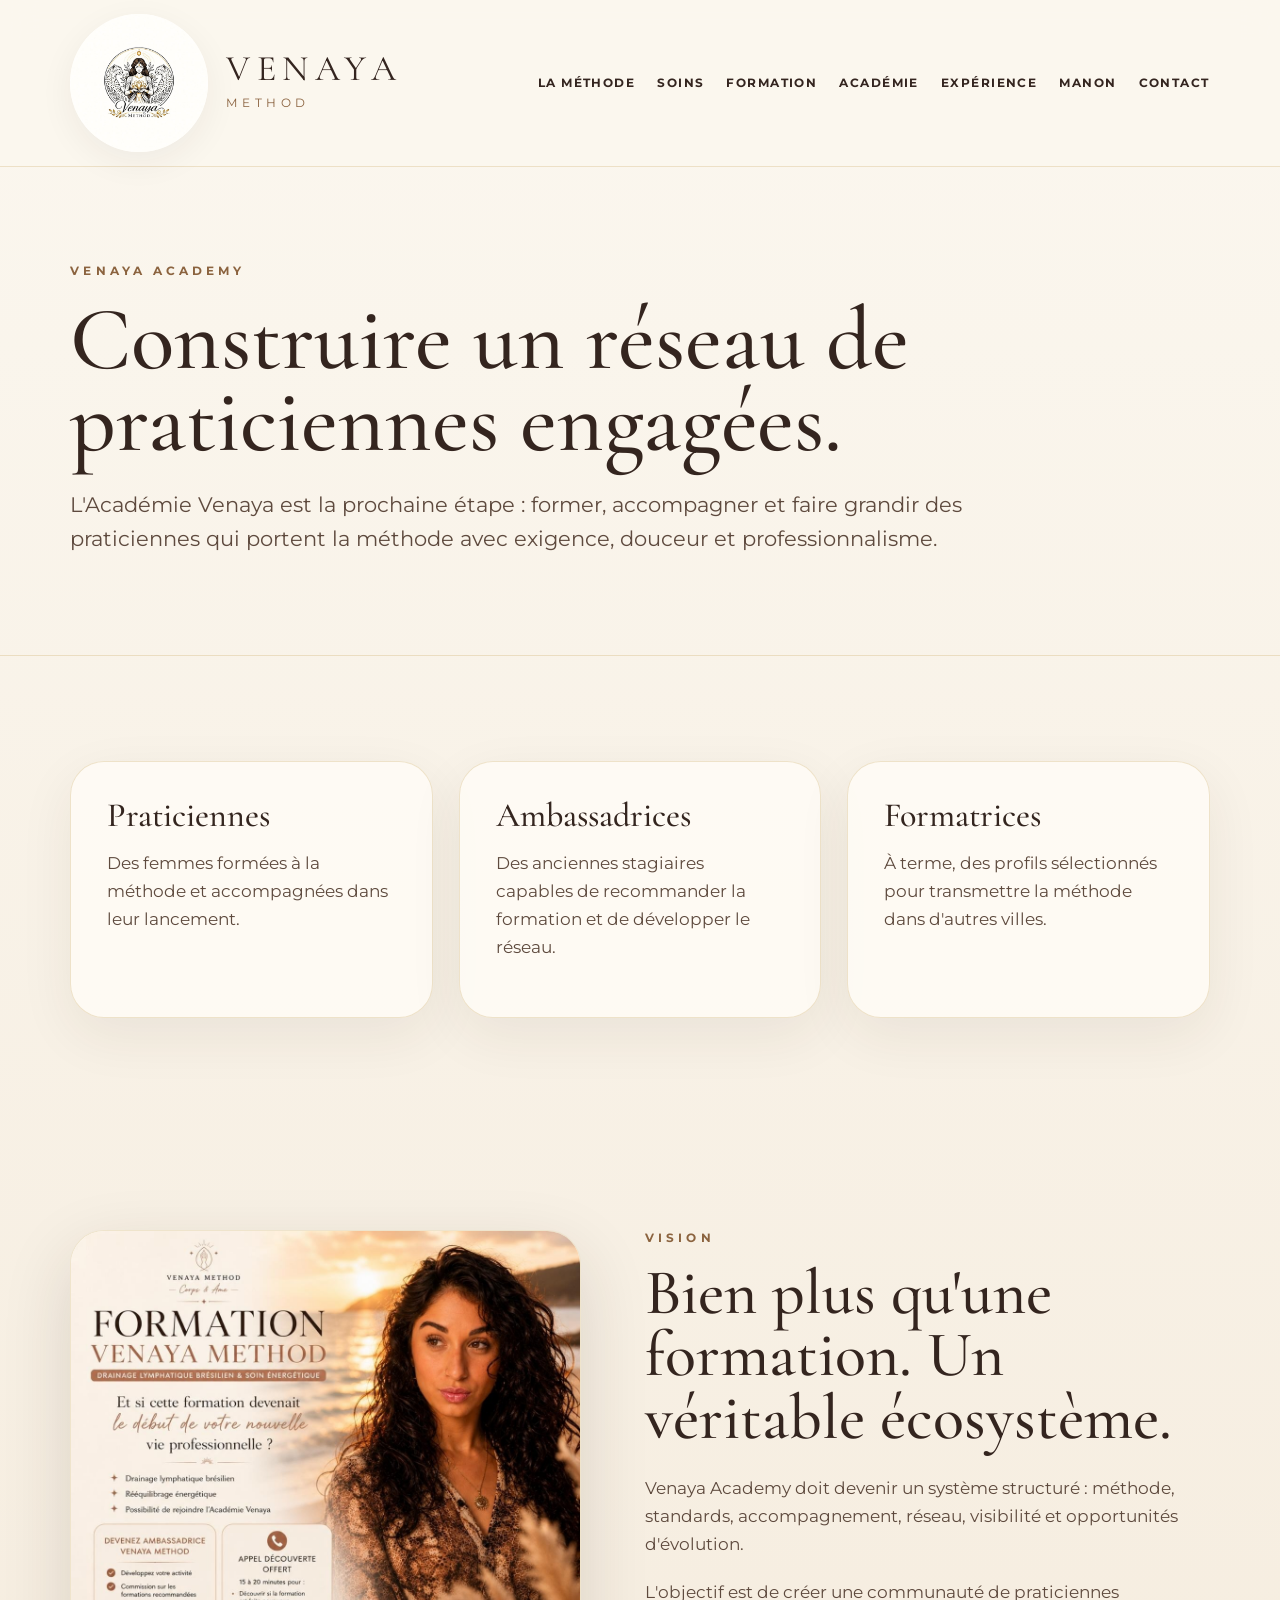
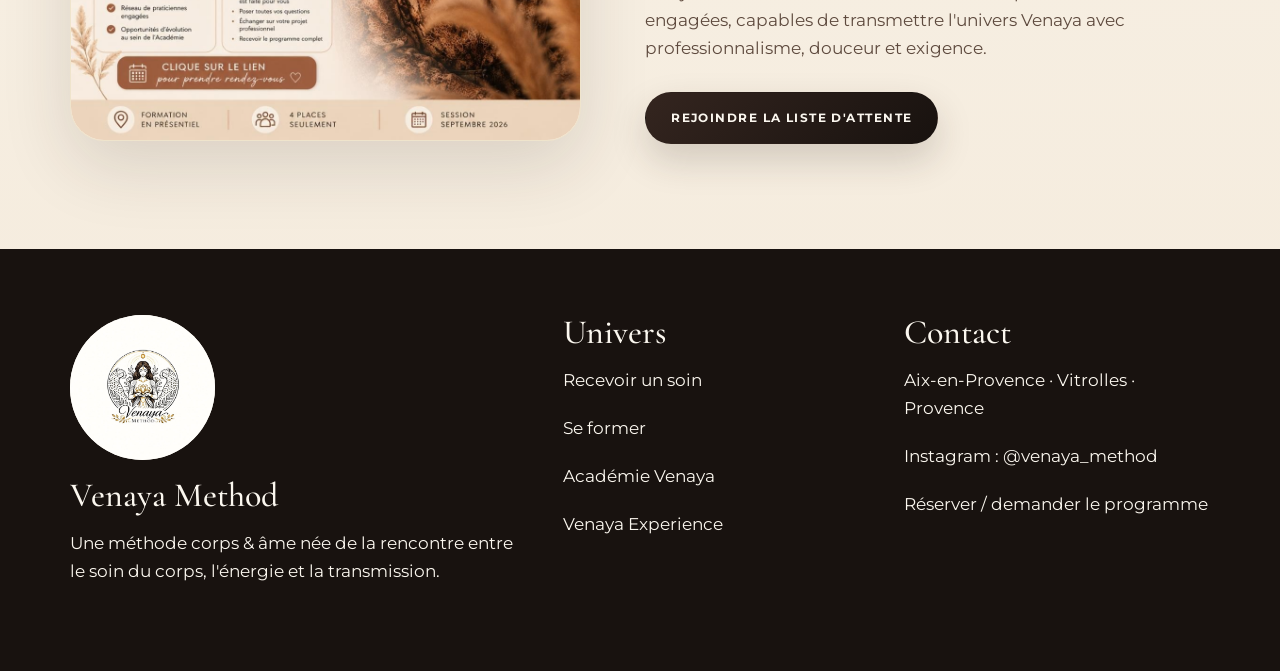
==== academie.html @ cd620b99 "Add files via upload" ====
<!doctype html>
<html lang="fr">
<head>
  <meta charset="utf-8">
  <meta name="viewport" content="width=device-width, initial-scale=1">
  <title>Académie | Venaya Method</title>
  <meta name="description" content="Venaya Academy : réseau de praticiennes, ambassadrices, formation et développement de l'académie Venaya Method.">
  <link rel="preconnect" href="https://fonts.googleapis.com">
  <link rel="preconnect" href="https://fonts.gstatic.com" crossorigin>
  <link href="https://fonts.googleapis.com/css2?family=Cormorant+Garamond:wght@400;500;600;700&family=Montserrat:wght@300;400;500;600;700&display=swap" rel="stylesheet">
  <link rel="stylesheet" href="style.css">
</head>
<body>
<header class="nav">
  <a href="index.html" class="brand">
    <span class="brand-logo-wrap">
      <img src="logo.jpg" alt="Logo Venaya Method">
    </span>
    <span>
      <span class="brand-title">VENAYA</span>
      <span class="brand-subtitle">Method</span>
    </span>
  </a>

  <nav class="menu">
    <a href="methode.html">La méthode</a>
    <a href="soins.html">Soins</a>
    <a href="formation.html">Formation</a>
    <a href="academie.html">Académie</a>
    <a href="experience.html">Expérience</a>
    <a href="manon.html">Manon</a>
    <a href="contact.html">Contact</a>
  </nav>
</header>


<main>
  <section class="page-hero">
    <div class="eyebrow">Venaya Academy</div>
    <h1>Construire un réseau de praticiennes engagées.</h1>
    <p>L'Académie Venaya est la prochaine étape : former, accompagner et faire grandir des praticiennes qui portent la méthode avec exigence, douceur et professionnalisme.</p>
  </section>

  <section class="section">
    <div class="grid-3">
      <div class="card"><h3>Praticiennes</h3><p>Des femmes formées à la méthode et accompagnées dans leur lancement.</p></div>
      <div class="card"><h3>Ambassadrices</h3><p>Des anciennes stagiaires capables de recommander la formation et de développer le réseau.</p></div>
      <div class="card"><h3>Formatrices</h3><p>À terme, des profils sélectionnés pour transmettre la méthode dans d'autres villes.</p></div>
    </div>
  </section>

  <section class="section">
    <div class="academie-showcase">
      <div class="academie-poster">
        <img src="post.jpg" alt="Affiche formation Venaya Method">
      </div>
      <div>
        <div class="eyebrow">Vision</div>
        <h2>Bien plus qu'une formation. Un véritable écosystème.</h2>
        <p>Venaya Academy doit devenir un système structuré : méthode, standards, accompagnement, réseau, visibilité et opportunités d'évolution.</p>
        <p>L'objectif est de créer une communauté de praticiennes engagées, capables de transmettre l'univers Venaya avec professionnalisme, douceur et exigence.</p>
        <div class="btn-row">
          <a href="contact.html" class="btn">Rejoindre la liste d'attente</a>
        </div>
      </div>
    </div>
  </section>
</main>


<footer class="footer">
  <div>
    <span class="footer-logo-wrap">
      <img src="logo.jpg" alt="Logo Venaya Method">
    </span>
    <h3>Venaya Method</h3>
    <p>Une méthode corps & âme née de la rencontre entre le soin du corps, l'énergie et la transmission.</p>
  </div>
  <div>
    <h3>Univers</h3>
    <p><a href="soins.html">Recevoir un soin</a></p>
    <p><a href="formation.html">Se former</a></p>
    <p><a href="academie.html">Académie Venaya</a></p>
    <p><a href="experience.html">Venaya Experience</a></p>
  </div>
  <div>
    <h3>Contact</h3>
    <p>Aix-en-Provence · Vitrolles · Provence</p>
    <p>Instagram : @venaya_method</p>
    <p><a href="contact.html">Réserver / demander le programme</a></p>
  </div>
</footer>
</body>
</html>
---- style.css ----
/* VENAYA METHOD — V5 CORRIGÉE
   Version simple multi-pages, sans dossiers.
   Tous les fichiers sont à la racine GitHub.
*/

:root {
  --ivory: #fbf7ef;
  --cream: #f4eadb;
  --porcelain: #fffdf8;
  --gold: #c6a05a;
  --bronze: #8b633f;
  --brown: #34251f;
  --black: #18120f;
  --taupe: #7b6557;
  --line: rgba(198, 160, 90, 0.28);
  --shadow: 0 24px 70px rgba(52, 37, 31, 0.14);
}

* {
  box-sizing: border-box;
}

body {
  margin: 0;
  background: linear-gradient(180deg, var(--ivory), var(--cream));
  color: var(--brown);
  font-family: "Montserrat", Arial, sans-serif;
  line-height: 1.65;
}

a {
  color: inherit;
  text-decoration: none;
}

img {
  max-width: 100%;
  display: block;
}

h1,
h2,
h3 {
  font-family: "Cormorant Garamond", Georgia, serif;
  color: var(--brown);
  font-weight: 500;
}

h1 {
  font-size: clamp(48px, 7vw, 96px);
  line-height: 0.92;
  margin: 18px 0 24px;
}

h2 {
  font-size: clamp(38px, 5vw, 72px);
  line-height: 0.98;
  margin: 0 0 24px;
}

h3 {
  font-size: 34px;
  line-height: 1.08;
  margin: 0 0 14px;
}

p {
  color: #5e4a3e;
  font-size: 17px;
  margin: 0 0 20px;
}

/* NAVIGATION */

.nav {
  position: sticky;
  top: 0;
  z-index: 10;
  background: rgba(251, 247, 239, 0.94);
  border-bottom: 1px solid var(--line);
  backdrop-filter: blur(16px);
  display: flex;
  justify-content: space-between;
  align-items: center;
  padding: 14px 5.5%;
}

.brand {
  display: flex;
  align-items: center;
  gap: 18px;
}

.brand-logo-wrap {
  width: 138px;
  height: 138px;
  border-radius: 50%;
  background: var(--porcelain);
  display: flex;
  align-items: center;
  justify-content: center;
  overflow: hidden;
  box-shadow: 0 10px 35px rgba(52, 37, 31, 0.06);
}

.brand-logo-wrap img {
  width: 122px;
  height: 122px;
  object-fit: contain;
  transform: scale(1.28);
}

.brand-title {
  display: block;
  font-family: "Cormorant Garamond", Georgia, serif;
  font-size: 36px;
  letter-spacing: 0.18em;
  line-height: 0.9;
}

.brand-subtitle {
  display: block;
  color: var(--bronze);
  font-size: 12px;
  letter-spacing: 0.38em;
  text-transform: uppercase;
  margin-top: 7px;
}

.menu {
  display: flex;
  gap: 22px;
  align-items: center;
  font-size: 12px;
  font-weight: 700;
  letter-spacing: 0.12em;
  text-transform: uppercase;
}

.menu a:hover {
  color: var(--bronze);
}

/* BOUTONS */

.btn,
.btn-ghost,
.btn-light {
  display: inline-flex;
  justify-content: center;
  align-items: center;
  border-radius: 999px;
  padding: 15px 25px;
  font-size: 12px;
  font-weight: 700;
  letter-spacing: 0.12em;
  text-transform: uppercase;
  border: 1px solid transparent;
}

.btn {
  background: linear-gradient(135deg, var(--brown), var(--black));
  color: var(--ivory);
  box-shadow: 0 16px 36px rgba(52, 37, 31, 0.18);
}

.btn-ghost {
  border-color: var(--gold);
  background: rgba(255, 253, 248, 0.4);
  color: var(--brown);
}

.btn-light {
  background: var(--porcelain);
  color: var(--brown);
  border-color: var(--line);
}

.btn-row {
  display: flex;
  flex-wrap: wrap;
  gap: 12px;
  margin-top: 30px;
}

.eyebrow {
  color: var(--bronze);
  font-size: 12px;
  font-weight: 700;
  letter-spacing: 0.34em;
  text-transform: uppercase;
  margin-bottom: 14px;
}

/* LAYOUT */

.hero {
  display: grid;
  grid-template-columns: 1.02fr 0.98fr;
  gap: 58px;
  align-items: center;
  padding: 76px 5.5% 100px;
}

.hero p {
  font-size: 21px;
  max-width: 760px;
}

.hero-photo {
  height: 680px;
  overflow: hidden;
  border-radius: 46px;
  border: 1px solid var(--line);
  box-shadow: var(--shadow);
}

.hero-photo img {
  width: 100%;
  height: 100%;
  object-fit: cover;
  object-position: center 35%;
}

.section {
  padding: 105px 5.5%;
}

.section-tight {
  padding: 76px 5.5%;
}

.center {
  max-width: 900px;
  margin: 0 auto 58px;
  text-align: center;
}

.grid-2 {
  display: grid;
  grid-template-columns: repeat(2, 1fr);
  gap: 36px;
}

.grid-3 {
  display: grid;
  grid-template-columns: repeat(3, 1fr);
  gap: 26px;
}

.card {
  background: rgba(255, 253, 248, 0.76);
  border: 1px solid var(--line);
  border-radius: 34px;
  padding: 36px;
  box-shadow: 0 18px 55px rgba(52, 37, 31, 0.07);
}

.card-dark {
  background: linear-gradient(145deg, #392820, #17110f);
}

.card-dark h2,
.card-dark h3,
.card-dark p {
  color: var(--ivory);
}

.card-gold {
  background: linear-gradient(145deg, #d8bd88, #ad7f44);
}

/* VISUELS */

.visual-card {
  position: relative;
  min-height: 520px;
  overflow: hidden;
  padding: 0;
}

.visual-card img {
  position: absolute;
  inset: 0;
  width: 100%;
  height: 100%;
  object-fit: cover;
}

.visual-card::after {
  content: "";
  position: absolute;
  inset: 0;
  background: linear-gradient(180deg, transparent 20%, rgba(24, 18, 15, 0.7));
}

.visual-card-content {
  position: absolute;
  z-index: 2;
  inset: auto 28px 28px;
}

.visual-card-content h3,
.visual-card-content p {
  color: var(--ivory);
}

.split {
  display: grid;
  grid-template-columns: 0.92fr 1.08fr;
  gap: 58px;
  align-items: center;
}

.photo-frame {
  overflow: hidden;
  border-radius: 42px;
  border: 1px solid var(--line);
  box-shadow: var(--shadow);
}

.photo-frame img {
  width: 100%;
  height: 610px;
  object-fit: cover;
  object-position: center center;
}

.photo-frame.manon img {
  object-position: center 22%;
}

.photo-frame.formation img {
  object-position: center 34%;
}

.photo-frame.massage img {
  object-position: center 22%;
}

/* PAGE ACADÉMIE : photo plus grande, lisible, sans énorme cadre blanc */
.academie-showcase {
  display: grid;
  grid-template-columns: 0.95fr 1.05fr;
  gap: 64px;
  align-items: center;
}

.academie-poster {
  width: 100%;
  border-radius: 34px;
  overflow: hidden;
  border: 1px solid var(--line);
  box-shadow: var(--shadow);
  background: var(--porcelain);
}

.academie-poster img {
  width: 100%;
  height: auto;
  object-fit: contain;
  display: block;
}

.page-hero {
  padding: 94px 5.5% 78px;
  border-bottom: 1px solid var(--line);
}

.page-hero p {
  max-width: 900px;
  font-size: 21px;
}

.quote {
  font-family: "Cormorant Garamond", Georgia, serif;
  font-size: clamp(30px, 3.4vw, 52px);
  line-height: 1.05;
  color: var(--brown);
}

.list {
  padding-left: 18px;
}

.list li {
  margin: 10px 0;
  color: #5e4a3e;
}

.price {
  font-family: "Cormorant Garamond", Georgia, serif;
  font-size: 58px;
  color: var(--bronze);
  margin: 10px 0 16px;
}

.timeline {
  display: grid;
  gap: 18px;
}

.step {
  display: grid;
  grid-template-columns: 90px 1fr;
  gap: 24px;
  padding: 26px;
  background: rgba(255, 253, 248, 0.65);
  border: 1px solid var(--line);
  border-radius: 28px;
}

.step-num {
  font-family: "Cormorant Garamond", Georgia, serif;
  font-size: 48px;
  color: var(--gold);
}

/* CONTACT */

.contact-choice {
  align-items: stretch;
}

.contact-card {
  min-height: 360px;
}

.form {
  display: grid;
  gap: 14px;
}

input,
select,
textarea {
  width: 100%;
  padding: 15px 16px;
  border: 1px solid var(--line);
  border-radius: 18px;
  background: rgba(255, 253, 248, 0.9);
  color: var(--brown);
  font-family: "Montserrat", Arial, sans-serif;
}

textarea {
  min-height: 140px;
}

.notice {
  font-size: 13px;
  color: var(--taupe);
}

.footer {
  display: grid;
  grid-template-columns: 1.2fr 0.8fr 0.8fr;
  gap: 34px;
  padding: 66px 5.5%;
  background: var(--black);
  color: var(--ivory);
}

.footer h3,
.footer p,
.footer a {
  color: var(--ivory);
}

.footer-logo-wrap {
  width: 145px;
  height: 145px;
  border-radius: 50%;
  background: var(--ivory);
  display: flex;
  align-items: center;
  justify-content: center;
  overflow: hidden;
  margin-bottom: 18px;
}

.footer-logo-wrap img {
  width: 130px;
  height: 130px;
  object-fit: contain;
  transform: scale(1.25);
}

@media (max-width: 980px) {
  .menu {
    display: none;
  }

  .hero,
  .grid-2,
  .grid-3,
  .split,
  .footer,
  .academie-showcase {
    grid-template-columns: 1fr;
  }

  .brand-logo-wrap {
    width: 86px;
    height: 86px;
  }

  .brand-logo-wrap img {
    width: 78px;
    height: 78px;
  }

  .brand-title {
    font-size: 27px;
  }

  .hero-photo {
    height: 520px;
  }

  .section {
    padding: 78px 6%;
  }

  .photo-frame img {
    height: 480px;
  }

  .academie-poster {
    border-radius: 28px;
  }

  .step {
    grid-template-columns: 1fr;
  }
}
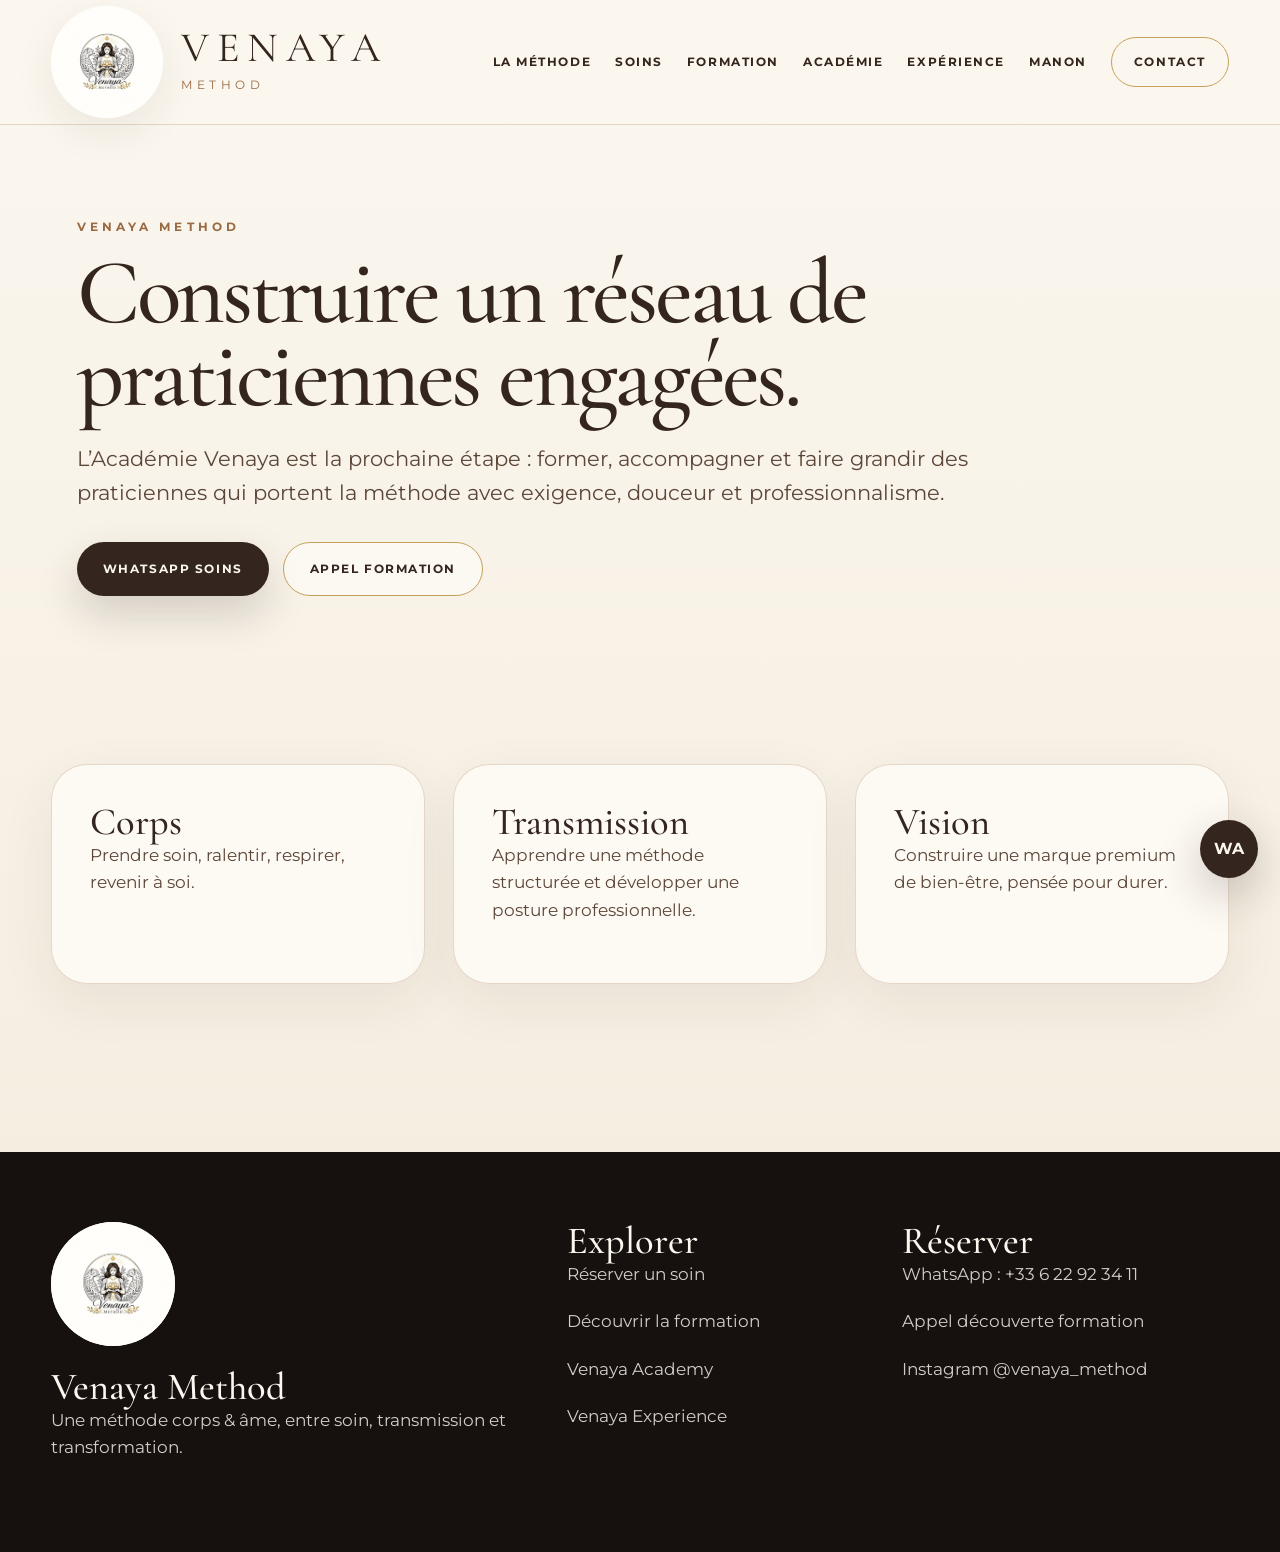
==== commit ff7c01a6: "Add files via upload" ====
--- a/academie.html
+++ b/academie.html
@@ -1,94 +1,49 @@
 <!doctype html>
 <html lang="fr">
 <head>
-  <meta charset="utf-8">
-  <meta name="viewport" content="width=device-width, initial-scale=1">
-  <title>Académie | Venaya Method</title>
-  <meta name="description" content="Venaya Academy : réseau de praticiennes, ambassadrices, formation et développement de l'académie Venaya Method.">
-  <link rel="preconnect" href="https://fonts.googleapis.com">
-  <link rel="preconnect" href="https://fonts.gstatic.com" crossorigin>
+  <meta charset="utf-8"><meta name="viewport" content="width=device-width, initial-scale=1">
+  <title>Venaya Academy | Réseau de praticiennes Venaya Method</title><meta name="description" content="Venaya Academy prépare le développement d’un réseau de praticiennes formées, ambassadrices et futures formatrices Venaya Method.">
+  <link rel="preconnect" href="https://fonts.googleapis.com"><link rel="preconnect" href="https://fonts.gstatic.com" crossorigin>
   <link href="https://fonts.googleapis.com/css2?family=Cormorant+Garamond:wght@400;500;600;700&family=Montserrat:wght@300;400;500;600;700&display=swap" rel="stylesheet">
   <link rel="stylesheet" href="style.css">
-</head>
-<body>
-<header class="nav">
-  <a href="index.html" class="brand">
-    <span class="brand-logo-wrap">
-      <img src="logo.jpg" alt="Logo Venaya Method">
-    </span>
-    <span>
-      <span class="brand-title">VENAYA</span>
-      <span class="brand-subtitle">Method</span>
-    </span>
-  </a>
-
-  <nav class="menu">
+</head><body>
+<header class="site-header">
+  <div class="header-inner">
+    <a class="brand" href="index.html">
+      <span class="logo-circle"><img src="logo.jpg" alt="Logo Venaya Method"></span>
+      <span><span class="brand-word">VENAYA</span><span class="brand-sub">Method</span></span>
+    </a>
+    <nav class="desktop-menu">
+      <a href="methode.html">La méthode</a>
+      <a href="soins.html">Soins</a>
+      <a href="formation.html">Formation</a>
+      <a href="academie.html">Académie</a>
+      <a href="experience.html">Expérience</a>
+      <a href="manon.html">Manon</a>
+      <a class="header-cta" href="contact.html">Contact</a>
+    </nav>
+    <button class="mobile-toggle" aria-label="Ouvrir le menu"><span></span><span></span></button>
+  </div>
+  <nav class="mobile-panel">
+    <a href="index.html">Accueil</a>
     <a href="methode.html">La méthode</a>
     <a href="soins.html">Soins</a>
     <a href="formation.html">Formation</a>
-    <a href="academie.html">Académie</a>
-    <a href="experience.html">Expérience</a>
-    <a href="manon.html">Manon</a>
     <a href="contact.html">Contact</a>
+    <div class="mobile-actions">
+      <a class="dark" href="https://wa.me/33622923411?text=Bonjour%20Manon%20%F0%9F%A4%8D%20Je%20souhaiterais%20avoir%20des%20renseignements%20concernant%20un%20soin%20Venaya%20Method." target="_blank" rel="noopener">Réserver un soin</a>
+      <a class="light" href="https://calendly.com/manon-trigueros/appel-decouverte-formation-venaya-method" target="_blank" rel="noopener">Appel formation</a>
+    </div>
   </nav>
 </header>
-
-
-<main>
-  <section class="page-hero">
-    <div class="eyebrow">Venaya Academy</div>
-    <h1>Construire un réseau de praticiennes engagées.</h1>
-    <p>L'Académie Venaya est la prochaine étape : former, accompagner et faire grandir des praticiennes qui portent la méthode avec exigence, douceur et professionnalisme.</p>
-  </section>
-
-  <section class="section">
-    <div class="grid-3">
-      <div class="card"><h3>Praticiennes</h3><p>Des femmes formées à la méthode et accompagnées dans leur lancement.</p></div>
-      <div class="card"><h3>Ambassadrices</h3><p>Des anciennes stagiaires capables de recommander la formation et de développer le réseau.</p></div>
-      <div class="card"><h3>Formatrices</h3><p>À terme, des profils sélectionnés pour transmettre la méthode dans d'autres villes.</p></div>
-    </div>
-  </section>
-
-  <section class="section">
-    <div class="academie-showcase">
-      <div class="academie-poster">
-        <img src="post.jpg" alt="Affiche formation Venaya Method">
-      </div>
-      <div>
-        <div class="eyebrow">Vision</div>
-        <h2>Bien plus qu'une formation. Un véritable écosystème.</h2>
-        <p>Venaya Academy doit devenir un système structuré : méthode, standards, accompagnement, réseau, visibilité et opportunités d'évolution.</p>
-        <p>L'objectif est de créer une communauté de praticiennes engagées, capables de transmettre l'univers Venaya avec professionnalisme, douceur et exigence.</p>
-        <div class="btn-row">
-          <a href="contact.html" class="btn">Rejoindre la liste d'attente</a>
-        </div>
-      </div>
-    </div>
-  </section>
-</main>
-
-
+<main><section class="page-hero"><div class="eyebrow">Venaya Method</div><h1>Construire un réseau de praticiennes engagées.</h1><p>L’Académie Venaya est la prochaine étape : former, accompagner et faire grandir des praticiennes qui portent la méthode avec exigence, douceur et professionnalisme.</p><div class="btn-row"><a class="btn" href="https://wa.me/33622923411?text=Bonjour%20Manon%20%F0%9F%A4%8D%20Je%20souhaiterais%20avoir%20des%20renseignements%20concernant%20un%20soin%20Venaya%20Method." target="_blank" rel="noopener">WhatsApp soins</a><a class="btn-secondary" href="https://calendly.com/manon-trigueros/appel-decouverte-formation-venaya-method" target="_blank" rel="noopener">Appel formation</a></div></section><section class="section"><div class="grid-3"><div class="card"><h3>Corps</h3><p>Prendre soin, ralentir, respirer, revenir à soi.</p></div><div class="card"><h3>Transmission</h3><p>Apprendre une méthode structurée et développer une posture professionnelle.</p></div><div class="card"><h3>Vision</h3><p>Construire une marque premium de bien-être, pensée pour durer.</p></div></div></section></main>
+<a class="whatsapp-float" href="https://wa.me/33622923411?text=Bonjour%20Manon%20%F0%9F%A4%8D%20Je%20souhaiterais%20avoir%20des%20renseignements%20concernant%20un%20soin%20Venaya%20Method." target="_blank" rel="noopener">WA</a>
 <footer class="footer">
-  <div>
-    <span class="footer-logo-wrap">
-      <img src="logo.jpg" alt="Logo Venaya Method">
-    </span>
-    <h3>Venaya Method</h3>
-    <p>Une méthode corps & âme née de la rencontre entre le soin du corps, l'énergie et la transmission.</p>
-  </div>
-  <div>
-    <h3>Univers</h3>
-    <p><a href="soins.html">Recevoir un soin</a></p>
-    <p><a href="formation.html">Se former</a></p>
-    <p><a href="academie.html">Académie Venaya</a></p>
-    <p><a href="experience.html">Venaya Experience</a></p>
-  </div>
-  <div>
-    <h3>Contact</h3>
-    <p>Aix-en-Provence · Vitrolles · Provence</p>
-    <p>Instagram : @venaya_method</p>
-    <p><a href="contact.html">Réserver / demander le programme</a></p>
+  <div class="footer-inner">
+    <div><div class="footer-logo"><img src="logo.jpg" alt="Logo Venaya Method"></div><h3>Venaya Method</h3><p>Une méthode corps & âme, entre soin, transmission et transformation.</p></div>
+    <div><h3>Explorer</h3><p><a href="soins.html">Réserver un soin</a></p><p><a href="formation.html">Découvrir la formation</a></p><p><a href="academie.html">Venaya Academy</a></p><p><a href="experience.html">Venaya Experience</a></p></div>
+    <div><h3>Réserver</h3><p><a href="https://wa.me/33622923411?text=Bonjour%20Manon%20%F0%9F%A4%8D%20Je%20souhaiterais%20avoir%20des%20renseignements%20concernant%20un%20soin%20Venaya%20Method." target="_blank" rel="noopener">WhatsApp : +33 6 22 92 34 11</a></p><p><a href="https://calendly.com/manon-trigueros/appel-decouverte-formation-venaya-method" target="_blank" rel="noopener">Appel découverte formation</a></p><p><a href="https://www.instagram.com/venaya_method/" target="_blank" rel="noopener">Instagram @venaya_method</a></p></div>
   </div>
 </footer>
-</body>
-</html>+<script src="script.js"></script>
+</body></html>
--- a/style.css
+++ b/style.css
@@ -1,536 +1,79 @@
-/* VENAYA METHOD — V5 CORRIGÉE
-   Version simple multi-pages, sans dossiers.
-   Tous les fichiers sont à la racine GitHub.
-*/
 
-:root {
-  --ivory: #fbf7ef;
-  --cream: #f4eadb;
-  --porcelain: #fffdf8;
-  --gold: #c6a05a;
-  --bronze: #8b633f;
-  --brown: #34251f;
-  --black: #18120f;
-  --taupe: #7b6557;
-  --line: rgba(198, 160, 90, 0.28);
-  --shadow: 0 24px 70px rgba(52, 37, 31, 0.14);
+:root{
+  --ivory:#fbf7ef;--cream:#f3eadc;--sand:#e8d5bd;--gold:#c6a05a;--bronze:#9a6a43;
+  --brown:#34251f;--brown-soft:#5b4639;--black:#16110f;--white:#fffdf8;
+  --line:rgba(154,106,67,.24);--shadow:0 28px 80px rgba(52,37,31,.14);
 }
-
-* {
-  box-sizing: border-box;
+*{box-sizing:border-box}
+html{scroll-behavior:smooth}
+body{margin:0;background:linear-gradient(180deg,var(--ivory),var(--cream));color:var(--brown);font-family:"Montserrat",Arial,sans-serif;line-height:1.62}
+body.menu-open{overflow:hidden}
+a{color:inherit;text-decoration:none} img{max-width:100%;display:block}
+p{font-size:17px;color:var(--brown-soft);margin:0 0 20px}
+h1,h2,h3{font-family:"Cormorant Garamond",Georgia,serif;font-weight:500;color:var(--brown);margin:0}
+h1{font-size:clamp(54px,7.2vw,112px);line-height:.9;letter-spacing:-.035em}
+h2{font-size:clamp(42px,5.2vw,78px);line-height:.94;letter-spacing:-.025em}
+h3{font-size:clamp(30px,3vw,44px);line-height:1.02}
+.eyebrow{color:var(--bronze);font-size:12px;font-weight:700;letter-spacing:.34em;text-transform:uppercase;margin-bottom:16px}
+.quote{font-family:"Cormorant Garamond",Georgia,serif;font-size:clamp(30px,3.8vw,58px);line-height:1.02;color:var(--brown)}
+.site-header{position:sticky;top:0;z-index:1000;background:rgba(251,247,239,.94);backdrop-filter:blur(18px);border-bottom:1px solid var(--line)}
+.header-inner{width:min(1480px,92vw);margin:auto;display:flex;align-items:center;justify-content:space-between;min-height:124px;gap:30px}
+.brand{display:flex;align-items:center;gap:18px}
+.logo-circle{width:112px;height:112px;border-radius:50%;background:var(--white);overflow:hidden;display:flex;align-items:center;justify-content:center;box-shadow:0 14px 40px rgba(52,37,31,.08)}
+.logo-circle img{width:104px;height:104px;object-fit:contain;transform:scale(1.18)}
+.brand-word{font-family:"Cormorant Garamond",Georgia,serif;display:block;font-size:42px;letter-spacing:.18em;line-height:.88}
+.brand-sub{display:block;color:var(--bronze);font-size:12px;letter-spacing:.38em;text-transform:uppercase;margin-top:8px}
+.desktop-menu{display:flex;align-items:center;gap:24px;font-size:12px;font-weight:700;letter-spacing:.13em;text-transform:uppercase}
+.desktop-menu a{transition:.25s ease}.desktop-menu a:hover{color:var(--bronze)}
+.header-cta{padding:14px 22px;border:1px solid var(--gold);border-radius:999px}
+.mobile-toggle{display:none;width:48px;height:48px;border-radius:50%;border:1px solid var(--line);background:rgba(255,253,248,.86);align-items:center;justify-content:center;flex-direction:column;gap:6px;cursor:pointer}
+.mobile-toggle span{width:20px;height:1px;background:var(--brown);transition:.28s ease}
+.mobile-toggle.active span:first-child{transform:rotate(45deg) translate(2px,3px)}
+.mobile-toggle.active span:last-child{transform:rotate(-45deg) translate(2px,-3px)}
+.mobile-panel{position:fixed;inset:0;z-index:999;background:rgba(251,247,239,.985);backdrop-filter:blur(18px);display:none;align-items:center;justify-content:center;flex-direction:column;padding:120px 28px 38px;opacity:0;pointer-events:none;transition:.35s ease}
+.mobile-panel.active{opacity:1;pointer-events:auto}
+.mobile-panel a{font-family:"Cormorant Garamond",Georgia,serif;font-size:42px;line-height:1.05;margin:8px 0}
+.mobile-actions{margin-top:28px;display:grid;gap:12px;width:min(360px,92vw)}
+.mobile-actions a{font-family:"Montserrat",Arial,sans-serif;font-size:12px;font-weight:700;letter-spacing:.13em;text-transform:uppercase;border-radius:999px;padding:15px 20px;text-align:center}
+.mobile-actions .dark{background:var(--brown);color:var(--ivory)} .mobile-actions .light{border:1px solid var(--gold);background:var(--white)}
+.hero{width:min(1480px,92vw);margin:auto;padding:86px 0 110px;display:grid;grid-template-columns:1.02fr .98fr;gap:68px;align-items:center}
+.hero-copy p{font-size:21px;max-width:760px;margin-top:26px}
+.hero-photo{height:720px;border-radius:54px;overflow:hidden;border:1px solid var(--line);box-shadow:var(--shadow);background:var(--sand)}
+.hero-photo img{width:100%;height:100%;object-fit:cover;object-position:center 28%}
+.section{width:min(1480px,92vw);margin:auto;padding:98px 0}
+.section-narrow{width:min(1000px,88vw);margin:auto;padding:96px 0}
+.center{text-align:center;margin-inline:auto}.center p{max-width:840px;margin:22px auto 0}
+.grid-2{display:grid;grid-template-columns:repeat(2,1fr);gap:38px}.grid-3{display:grid;grid-template-columns:repeat(3,1fr);gap:28px}
+.split{display:grid;grid-template-columns:.96fr 1.04fr;gap:70px;align-items:center}
+.card{background:rgba(255,253,248,.74);border:1px solid var(--line);border-radius:36px;padding:38px;box-shadow:0 18px 55px rgba(52,37,31,.07)}
+.card-dark{background:linear-gradient(145deg,#3a2921,#16110f);color:var(--ivory)}.card-dark h2,.card-dark h3,.card-dark p{color:var(--ivory)}
+.btn-row{display:flex;flex-wrap:wrap;gap:14px;margin-top:32px}
+.btn,.btn-secondary{display:inline-flex;align-items:center;justify-content:center;border-radius:999px;padding:16px 26px;font-size:12px;font-weight:700;letter-spacing:.13em;text-transform:uppercase;transition:.25s ease}
+.btn{background:var(--brown);color:var(--ivory);box-shadow:0 18px 42px rgba(52,37,31,.18)}.btn:hover{transform:translateY(-2px)}
+.btn-secondary{border:1px solid var(--gold);background:rgba(255,253,248,.62);color:var(--brown)}.btn-secondary:hover{background:var(--white);transform:translateY(-2px)}
+.visual-card{min-height:520px;border-radius:40px;overflow:hidden;position:relative;box-shadow:var(--shadow);border:1px solid var(--line)}
+.visual-card img{position:absolute;inset:0;width:100%;height:100%;object-fit:cover}.visual-card:after{content:"";position:absolute;inset:0;background:linear-gradient(180deg,rgba(22,17,15,.02),rgba(22,17,15,.76))}
+.visual-card-content{position:absolute;z-index:2;left:32px;right:32px;bottom:32px}.visual-card-content h3,.visual-card-content p{color:var(--ivory)}
+.photo-frame{overflow:hidden;border-radius:44px;border:1px solid var(--line);box-shadow:var(--shadow);background:var(--white)}
+.photo-frame img{width:100%;height:640px;object-fit:cover;object-position:center 25%}.photo-frame.contain img{height:auto;object-fit:contain}
+.page-hero{width:min(1180px,88vw);margin:auto;padding:92px 0 70px}.page-hero p{font-size:21px;max-width:900px;margin-top:24px}
+.price{font-family:"Cormorant Garamond",Georgia,serif;font-size:58px;color:var(--bronze);margin:8px 0 12px}
+.list{padding-left:18px;color:var(--brown-soft)}.list li{margin:10px 0}
+.timeline{display:grid;gap:18px}.step{display:grid;grid-template-columns:90px 1fr;gap:28px;padding:30px;background:rgba(255,253,248,.72);border:1px solid var(--line);border-radius:30px}
+.step-number{font-family:"Cormorant Garamond",Georgia,serif;font-size:54px;color:var(--gold);line-height:1}
+.footer{background:var(--black);color:var(--ivory);margin-top:70px}.footer-inner{width:min(1480px,92vw);margin:auto;padding:70px 0;display:grid;grid-template-columns:1.3fr .8fr .9fr;gap:44px}
+.footer h3,.footer p,.footer a{color:var(--ivory)}.footer p{opacity:.82}.footer-logo{width:124px;height:124px;border-radius:50%;background:var(--ivory);overflow:hidden;display:flex;align-items:center;justify-content:center;margin-bottom:22px}
+.footer-logo img{width:116px;height:116px;object-fit:contain;transform:scale(1.15)}
+.whatsapp-float{position:fixed;right:22px;bottom:22px;z-index:980;width:58px;height:58px;border-radius:50%;background:var(--brown);color:var(--ivory);display:flex;align-items:center;justify-content:center;box-shadow:0 16px 44px rgba(52,37,31,.24);font-weight:700}
+@media (max-width:900px){
+  .desktop-menu{display:none}.mobile-toggle{display:flex}.mobile-panel{display:flex}
+  .header-inner{min-height:88px;width:90vw}.logo-circle{width:68px;height:68px}.logo-circle img{width:62px;height:62px;transform:scale(1.20)}
+  .brand-word{font-size:28px;letter-spacing:.15em}.brand-sub{font-size:10px;letter-spacing:.28em}
+  .hero,.split,.grid-2,.grid-3{grid-template-columns:1fr}.hero{padding:48px 0 72px;gap:38px;width:88vw}
+  h1{font-size:46px;line-height:.94}h2{font-size:40px;line-height:.98}h3{font-size:30px}p{font-size:16px}
+  .hero-copy p,.page-hero p{font-size:17px}.hero-photo{height:460px;border-radius:34px}
+  .section,.section-narrow,.page-hero{width:88vw;padding:68px 0}.card{padding:28px;border-radius:28px}.visual-card{min-height:380px;border-radius:30px}
+  .photo-frame{border-radius:30px}.photo-frame img{height:430px}.btn-row{display:grid;grid-template-columns:1fr;gap:12px}.btn,.btn-secondary{width:100%;padding:16px 20px}
+  .step{grid-template-columns:1fr;padding:26px}.footer-inner{grid-template-columns:1fr;text-align:center;padding:54px 0}.footer-logo{margin-left:auto;margin-right:auto}
+  .whatsapp-float{width:54px;height:54px;right:16px;bottom:16px}
 }
-
-body {
-  margin: 0;
-  background: linear-gradient(180deg, var(--ivory), var(--cream));
-  color: var(--brown);
-  font-family: "Montserrat", Arial, sans-serif;
-  line-height: 1.65;
-}
-
-a {
-  color: inherit;
-  text-decoration: none;
-}
-
-img {
-  max-width: 100%;
-  display: block;
-}
-
-h1,
-h2,
-h3 {
-  font-family: "Cormorant Garamond", Georgia, serif;
-  color: var(--brown);
-  font-weight: 500;
-}
-
-h1 {
-  font-size: clamp(48px, 7vw, 96px);
-  line-height: 0.92;
-  margin: 18px 0 24px;
-}
-
-h2 {
-  font-size: clamp(38px, 5vw, 72px);
-  line-height: 0.98;
-  margin: 0 0 24px;
-}
-
-h3 {
-  font-size: 34px;
-  line-height: 1.08;
-  margin: 0 0 14px;
-}
-
-p {
-  color: #5e4a3e;
-  font-size: 17px;
-  margin: 0 0 20px;
-}
-
-/* NAVIGATION */
-
-.nav {
-  position: sticky;
-  top: 0;
-  z-index: 10;
-  background: rgba(251, 247, 239, 0.94);
-  border-bottom: 1px solid var(--line);
-  backdrop-filter: blur(16px);
-  display: flex;
-  justify-content: space-between;
-  align-items: center;
-  padding: 14px 5.5%;
-}
-
-.brand {
-  display: flex;
-  align-items: center;
-  gap: 18px;
-}
-
-.brand-logo-wrap {
-  width: 138px;
-  height: 138px;
-  border-radius: 50%;
-  background: var(--porcelain);
-  display: flex;
-  align-items: center;
-  justify-content: center;
-  overflow: hidden;
-  box-shadow: 0 10px 35px rgba(52, 37, 31, 0.06);
-}
-
-.brand-logo-wrap img {
-  width: 122px;
-  height: 122px;
-  object-fit: contain;
-  transform: scale(1.28);
-}
-
-.brand-title {
-  display: block;
-  font-family: "Cormorant Garamond", Georgia, serif;
-  font-size: 36px;
-  letter-spacing: 0.18em;
-  line-height: 0.9;
-}
-
-.brand-subtitle {
-  display: block;
-  color: var(--bronze);
-  font-size: 12px;
-  letter-spacing: 0.38em;
-  text-transform: uppercase;
-  margin-top: 7px;
-}
-
-.menu {
-  display: flex;
-  gap: 22px;
-  align-items: center;
-  font-size: 12px;
-  font-weight: 700;
-  letter-spacing: 0.12em;
-  text-transform: uppercase;
-}
-
-.menu a:hover {
-  color: var(--bronze);
-}
-
-/* BOUTONS */
-
-.btn,
-.btn-ghost,
-.btn-light {
-  display: inline-flex;
-  justify-content: center;
-  align-items: center;
-  border-radius: 999px;
-  padding: 15px 25px;
-  font-size: 12px;
-  font-weight: 700;
-  letter-spacing: 0.12em;
-  text-transform: uppercase;
-  border: 1px solid transparent;
-}
-
-.btn {
-  background: linear-gradient(135deg, var(--brown), var(--black));
-  color: var(--ivory);
-  box-shadow: 0 16px 36px rgba(52, 37, 31, 0.18);
-}
-
-.btn-ghost {
-  border-color: var(--gold);
-  background: rgba(255, 253, 248, 0.4);
-  color: var(--brown);
-}
-
-.btn-light {
-  background: var(--porcelain);
-  color: var(--brown);
-  border-color: var(--line);
-}
-
-.btn-row {
-  display: flex;
-  flex-wrap: wrap;
-  gap: 12px;
-  margin-top: 30px;
-}
-
-.eyebrow {
-  color: var(--bronze);
-  font-size: 12px;
-  font-weight: 700;
-  letter-spacing: 0.34em;
-  text-transform: uppercase;
-  margin-bottom: 14px;
-}
-
-/* LAYOUT */
-
-.hero {
-  display: grid;
-  grid-template-columns: 1.02fr 0.98fr;
-  gap: 58px;
-  align-items: center;
-  padding: 76px 5.5% 100px;
-}
-
-.hero p {
-  font-size: 21px;
-  max-width: 760px;
-}
-
-.hero-photo {
-  height: 680px;
-  overflow: hidden;
-  border-radius: 46px;
-  border: 1px solid var(--line);
-  box-shadow: var(--shadow);
-}
-
-.hero-photo img {
-  width: 100%;
-  height: 100%;
-  object-fit: cover;
-  object-position: center 35%;
-}
-
-.section {
-  padding: 105px 5.5%;
-}
-
-.section-tight {
-  padding: 76px 5.5%;
-}
-
-.center {
-  max-width: 900px;
-  margin: 0 auto 58px;
-  text-align: center;
-}
-
-.grid-2 {
-  display: grid;
-  grid-template-columns: repeat(2, 1fr);
-  gap: 36px;
-}
-
-.grid-3 {
-  display: grid;
-  grid-template-columns: repeat(3, 1fr);
-  gap: 26px;
-}
-
-.card {
-  background: rgba(255, 253, 248, 0.76);
-  border: 1px solid var(--line);
-  border-radius: 34px;
-  padding: 36px;
-  box-shadow: 0 18px 55px rgba(52, 37, 31, 0.07);
-}
-
-.card-dark {
-  background: linear-gradient(145deg, #392820, #17110f);
-}
-
-.card-dark h2,
-.card-dark h3,
-.card-dark p {
-  color: var(--ivory);
-}
-
-.card-gold {
-  background: linear-gradient(145deg, #d8bd88, #ad7f44);
-}
-
-/* VISUELS */
-
-.visual-card {
-  position: relative;
-  min-height: 520px;
-  overflow: hidden;
-  padding: 0;
-}
-
-.visual-card img {
-  position: absolute;
-  inset: 0;
-  width: 100%;
-  height: 100%;
-  object-fit: cover;
-}
-
-.visual-card::after {
-  content: "";
-  position: absolute;
-  inset: 0;
-  background: linear-gradient(180deg, transparent 20%, rgba(24, 18, 15, 0.7));
-}
-
-.visual-card-content {
-  position: absolute;
-  z-index: 2;
-  inset: auto 28px 28px;
-}
-
-.visual-card-content h3,
-.visual-card-content p {
-  color: var(--ivory);
-}
-
-.split {
-  display: grid;
-  grid-template-columns: 0.92fr 1.08fr;
-  gap: 58px;
-  align-items: center;
-}
-
-.photo-frame {
-  overflow: hidden;
-  border-radius: 42px;
-  border: 1px solid var(--line);
-  box-shadow: var(--shadow);
-}
-
-.photo-frame img {
-  width: 100%;
-  height: 610px;
-  object-fit: cover;
-  object-position: center center;
-}
-
-.photo-frame.manon img {
-  object-position: center 22%;
-}
-
-.photo-frame.formation img {
-  object-position: center 34%;
-}
-
-.photo-frame.massage img {
-  object-position: center 22%;
-}
-
-/* PAGE ACADÉMIE : photo plus grande, lisible, sans énorme cadre blanc */
-.academie-showcase {
-  display: grid;
-  grid-template-columns: 0.95fr 1.05fr;
-  gap: 64px;
-  align-items: center;
-}
-
-.academie-poster {
-  width: 100%;
-  border-radius: 34px;
-  overflow: hidden;
-  border: 1px solid var(--line);
-  box-shadow: var(--shadow);
-  background: var(--porcelain);
-}
-
-.academie-poster img {
-  width: 100%;
-  height: auto;
-  object-fit: contain;
-  display: block;
-}
-
-.page-hero {
-  padding: 94px 5.5% 78px;
-  border-bottom: 1px solid var(--line);
-}
-
-.page-hero p {
-  max-width: 900px;
-  font-size: 21px;
-}
-
-.quote {
-  font-family: "Cormorant Garamond", Georgia, serif;
-  font-size: clamp(30px, 3.4vw, 52px);
-  line-height: 1.05;
-  color: var(--brown);
-}
-
-.list {
-  padding-left: 18px;
-}
-
-.list li {
-  margin: 10px 0;
-  color: #5e4a3e;
-}
-
-.price {
-  font-family: "Cormorant Garamond", Georgia, serif;
-  font-size: 58px;
-  color: var(--bronze);
-  margin: 10px 0 16px;
-}
-
-.timeline {
-  display: grid;
-  gap: 18px;
-}
-
-.step {
-  display: grid;
-  grid-template-columns: 90px 1fr;
-  gap: 24px;
-  padding: 26px;
-  background: rgba(255, 253, 248, 0.65);
-  border: 1px solid var(--line);
-  border-radius: 28px;
-}
-
-.step-num {
-  font-family: "Cormorant Garamond", Georgia, serif;
-  font-size: 48px;
-  color: var(--gold);
-}
-
-/* CONTACT */
-
-.contact-choice {
-  align-items: stretch;
-}
-
-.contact-card {
-  min-height: 360px;
-}
-
-.form {
-  display: grid;
-  gap: 14px;
-}
-
-input,
-select,
-textarea {
-  width: 100%;
-  padding: 15px 16px;
-  border: 1px solid var(--line);
-  border-radius: 18px;
-  background: rgba(255, 253, 248, 0.9);
-  color: var(--brown);
-  font-family: "Montserrat", Arial, sans-serif;
-}
-
-textarea {
-  min-height: 140px;
-}
-
-.notice {
-  font-size: 13px;
-  color: var(--taupe);
-}
-
-.footer {
-  display: grid;
-  grid-template-columns: 1.2fr 0.8fr 0.8fr;
-  gap: 34px;
-  padding: 66px 5.5%;
-  background: var(--black);
-  color: var(--ivory);
-}
-
-.footer h3,
-.footer p,
-.footer a {
-  color: var(--ivory);
-}
-
-.footer-logo-wrap {
-  width: 145px;
-  height: 145px;
-  border-radius: 50%;
-  background: var(--ivory);
-  display: flex;
-  align-items: center;
-  justify-content: center;
-  overflow: hidden;
-  margin-bottom: 18px;
-}
-
-.footer-logo-wrap img {
-  width: 130px;
-  height: 130px;
-  object-fit: contain;
-  transform: scale(1.25);
-}
-
-@media (max-width: 980px) {
-  .menu {
-    display: none;
-  }
-
-  .hero,
-  .grid-2,
-  .grid-3,
-  .split,
-  .footer,
-  .academie-showcase {
-    grid-template-columns: 1fr;
-  }
-
-  .brand-logo-wrap {
-    width: 86px;
-    height: 86px;
-  }
-
-  .brand-logo-wrap img {
-    width: 78px;
-    height: 78px;
-  }
-
-  .brand-title {
-    font-size: 27px;
-  }
-
-  .hero-photo {
-    height: 520px;
-  }
-
-  .section {
-    padding: 78px 6%;
-  }
-
-  .photo-frame img {
-    height: 480px;
-  }
-
-  .academie-poster {
-    border-radius: 28px;
-  }
-
-  .step {
-    grid-template-columns: 1fr;
-  }
-}
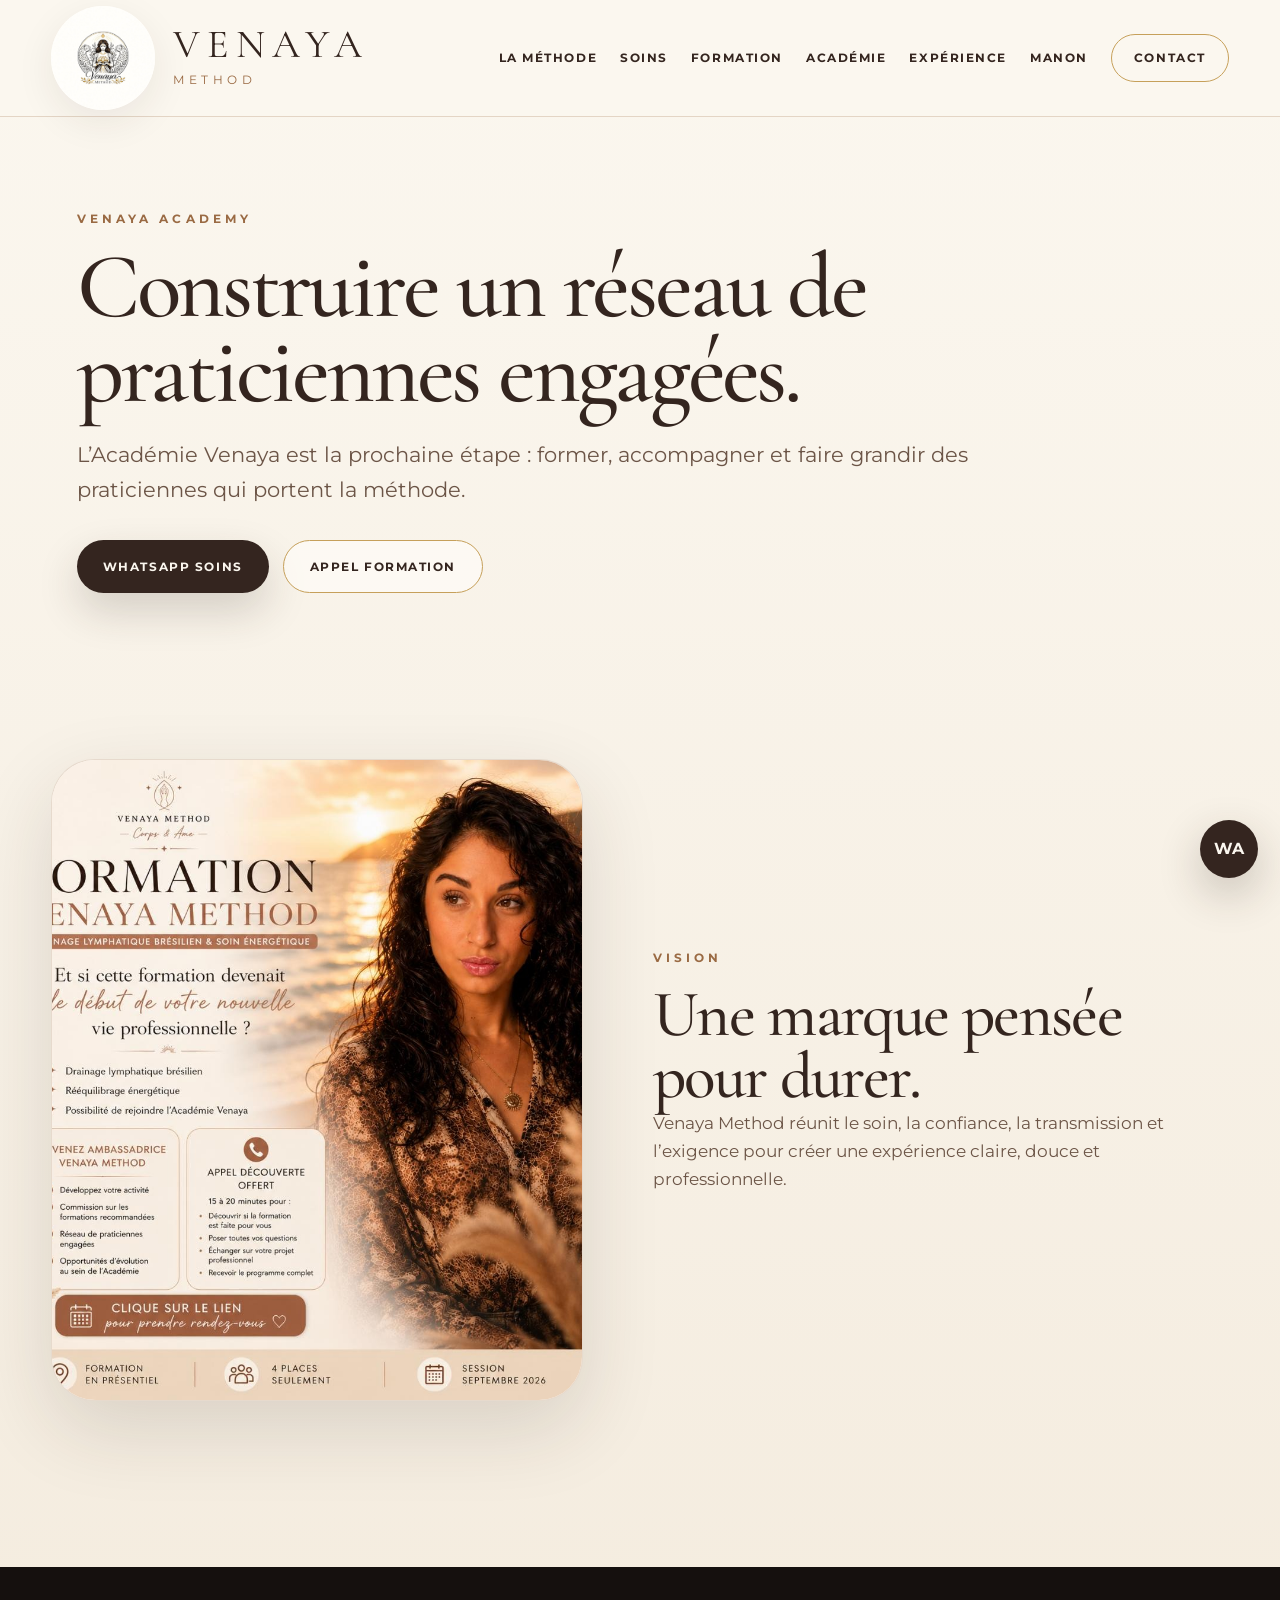
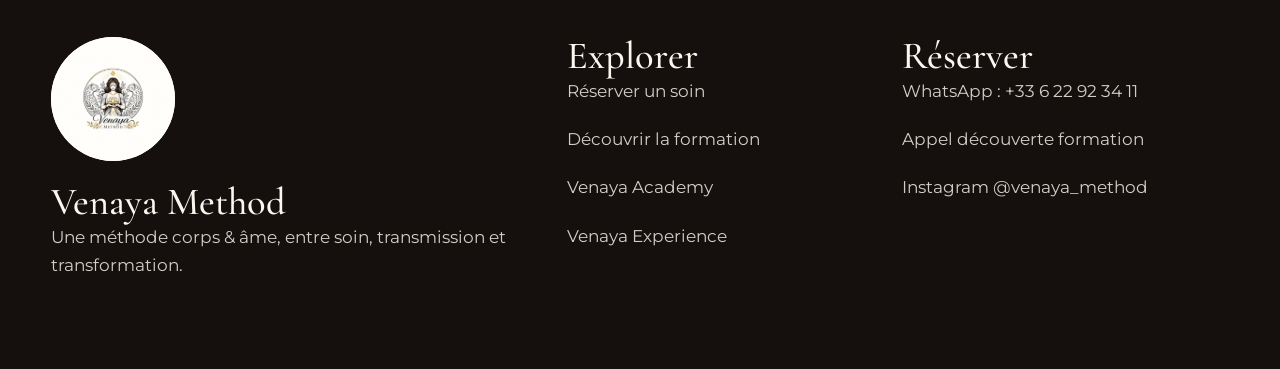
==== commit b31f827a: "Add files via upload" ====
--- a/academie.html
+++ b/academie.html
@@ -1,49 +1,82 @@
 <!doctype html>
 <html lang="fr">
 <head>
-  <meta charset="utf-8"><meta name="viewport" content="width=device-width, initial-scale=1">
-  <title>Venaya Academy | Réseau de praticiennes Venaya Method</title><meta name="description" content="Venaya Academy prépare le développement d’un réseau de praticiennes formées, ambassadrices et futures formatrices Venaya Method.">
-  <link rel="preconnect" href="https://fonts.googleapis.com"><link rel="preconnect" href="https://fonts.gstatic.com" crossorigin>
+  <meta charset="utf-8">
+  <meta name="viewport" content="width=device-width, initial-scale=1">
+  <title>Venaya Academy | Réseau de praticiennes Venaya Method</title>
+  <meta name="description" content="Venaya Academy prépare le développement d’un réseau de praticiennes formées, ambassadrices et futures formatrices Venaya Method.">
+  <link rel="preconnect" href="https://fonts.googleapis.com">
+  <link rel="preconnect" href="https://fonts.gstatic.com" crossorigin>
   <link href="https://fonts.googleapis.com/css2?family=Cormorant+Garamond:wght@400;500;600;700&family=Montserrat:wght@300;400;500;600;700&display=swap" rel="stylesheet">
   <link rel="stylesheet" href="style.css">
-</head><body>
+</head>
+<body>
+
 <header class="site-header">
   <div class="header-inner">
     <a class="brand" href="index.html">
       <span class="logo-circle"><img src="logo.jpg" alt="Logo Venaya Method"></span>
-      <span><span class="brand-word">VENAYA</span><span class="brand-sub">Method</span></span>
+      <span>
+        <span class="brand-word">VENAYA</span>
+        <span class="brand-sub">Method</span>
+      </span>
     </a>
-    <nav class="desktop-menu">
+    <nav class="menu" aria-label="Navigation principale">
       <a href="methode.html">La méthode</a>
       <a href="soins.html">Soins</a>
       <a href="formation.html">Formation</a>
       <a href="academie.html">Académie</a>
       <a href="experience.html">Expérience</a>
       <a href="manon.html">Manon</a>
-      <a class="header-cta" href="contact.html">Contact</a>
+      <a class="cta" href="contact.html">Contact</a>
     </nav>
-    <button class="mobile-toggle" aria-label="Ouvrir le menu"><span></span><span></span></button>
   </div>
-  <nav class="mobile-panel">
-    <a href="index.html">Accueil</a>
-    <a href="methode.html">La méthode</a>
-    <a href="soins.html">Soins</a>
-    <a href="formation.html">Formation</a>
-    <a href="contact.html">Contact</a>
-    <div class="mobile-actions">
-      <a class="dark" href="https://wa.me/33622923411?text=Bonjour%20Manon%20%F0%9F%A4%8D%20Je%20souhaiterais%20avoir%20des%20renseignements%20concernant%20un%20soin%20Venaya%20Method." target="_blank" rel="noopener">Réserver un soin</a>
-      <a class="light" href="https://calendly.com/manon-trigueros/appel-decouverte-formation-venaya-method" target="_blank" rel="noopener">Appel formation</a>
+</header>
+
+
+<main>
+  <section class="page-hero">
+    <div class="eyebrow">Venaya Academy</div>
+    <h1>Construire un réseau de praticiennes engagées.</h1>
+    <p>L’Académie Venaya est la prochaine étape : former, accompagner et faire grandir des praticiennes qui portent la méthode.</p>
+    <div class="btn-row"><a class="btn" href="https://wa.me/33622923411?text=Bonjour%20Manon%20%F0%9F%A4%8D%20Je%20souhaiterais%20avoir%20des%20renseignements%20concernant%20un%20soin%20Venaya%20Method." target="_blank" rel="noopener">WhatsApp soins</a><a class="btn-secondary" href="https://calendly.com/manon-trigueros/appel-decouverte-formation-venaya-method" target="_blank" rel="noopener">Appel formation</a></div>
+  </section>
+  <section class="section">
+    <div class="split">
+      <div class="photo-frame"><img src="post.jpg" alt="Construire un réseau de praticiennes engagées."></div>
+      <div>
+        <div class="eyebrow">Vision</div>
+        <h2>Une marque pensée pour durer.</h2>
+        <p>Venaya Method réunit le soin, la confiance, la transmission et l’exigence pour créer une expérience claire, douce et professionnelle.</p>
+      </div>
     </div>
-  </nav>
-</header>
-<main><section class="page-hero"><div class="eyebrow">Venaya Method</div><h1>Construire un réseau de praticiennes engagées.</h1><p>L’Académie Venaya est la prochaine étape : former, accompagner et faire grandir des praticiennes qui portent la méthode avec exigence, douceur et professionnalisme.</p><div class="btn-row"><a class="btn" href="https://wa.me/33622923411?text=Bonjour%20Manon%20%F0%9F%A4%8D%20Je%20souhaiterais%20avoir%20des%20renseignements%20concernant%20un%20soin%20Venaya%20Method." target="_blank" rel="noopener">WhatsApp soins</a><a class="btn-secondary" href="https://calendly.com/manon-trigueros/appel-decouverte-formation-venaya-method" target="_blank" rel="noopener">Appel formation</a></div></section><section class="section"><div class="grid-3"><div class="card"><h3>Corps</h3><p>Prendre soin, ralentir, respirer, revenir à soi.</p></div><div class="card"><h3>Transmission</h3><p>Apprendre une méthode structurée et développer une posture professionnelle.</p></div><div class="card"><h3>Vision</h3><p>Construire une marque premium de bien-être, pensée pour durer.</p></div></div></section></main>
-<a class="whatsapp-float" href="https://wa.me/33622923411?text=Bonjour%20Manon%20%F0%9F%A4%8D%20Je%20souhaiterais%20avoir%20des%20renseignements%20concernant%20un%20soin%20Venaya%20Method." target="_blank" rel="noopener">WA</a>
+  </section>
+</main>
+
+
+<a class="whatsapp-float" href="https://wa.me/33622923411?text=Bonjour%20Manon%20%F0%9F%A4%8D%20Je%20souhaiterais%20avoir%20des%20renseignements%20concernant%20un%20soin%20Venaya%20Method." target="_blank" rel="noopener" aria-label="Contacter Venaya sur WhatsApp">WA</a>
 <footer class="footer">
   <div class="footer-inner">
-    <div><div class="footer-logo"><img src="logo.jpg" alt="Logo Venaya Method"></div><h3>Venaya Method</h3><p>Une méthode corps & âme, entre soin, transmission et transformation.</p></div>
-    <div><h3>Explorer</h3><p><a href="soins.html">Réserver un soin</a></p><p><a href="formation.html">Découvrir la formation</a></p><p><a href="academie.html">Venaya Academy</a></p><p><a href="experience.html">Venaya Experience</a></p></div>
-    <div><h3>Réserver</h3><p><a href="https://wa.me/33622923411?text=Bonjour%20Manon%20%F0%9F%A4%8D%20Je%20souhaiterais%20avoir%20des%20renseignements%20concernant%20un%20soin%20Venaya%20Method." target="_blank" rel="noopener">WhatsApp : +33 6 22 92 34 11</a></p><p><a href="https://calendly.com/manon-trigueros/appel-decouverte-formation-venaya-method" target="_blank" rel="noopener">Appel découverte formation</a></p><p><a href="https://www.instagram.com/venaya_method/" target="_blank" rel="noopener">Instagram @venaya_method</a></p></div>
+    <div>
+      <div class="footer-logo"><img src="logo.jpg" alt="Logo Venaya Method"></div>
+      <h3>Venaya Method</h3>
+      <p>Une méthode corps & âme, entre soin, transmission et transformation.</p>
+    </div>
+    <div>
+      <h3>Explorer</h3>
+      <p><a href="soins.html">Réserver un soin</a></p>
+      <p><a href="formation.html">Découvrir la formation</a></p>
+      <p><a href="academie.html">Venaya Academy</a></p>
+      <p><a href="experience.html">Venaya Experience</a></p>
+    </div>
+    <div>
+      <h3>Réserver</h3>
+      <p><a href="https://wa.me/33622923411?text=Bonjour%20Manon%20%F0%9F%A4%8D%20Je%20souhaiterais%20avoir%20des%20renseignements%20concernant%20un%20soin%20Venaya%20Method." target="_blank" rel="noopener">WhatsApp : +33 6 22 92 34 11</a></p>
+      <p><a href="https://calendly.com/manon-trigueros/appel-decouverte-formation-venaya-method" target="_blank" rel="noopener">Appel découverte formation</a></p>
+      <p><a href="https://www.instagram.com/venaya_method/" target="_blank" rel="noopener">Instagram @venaya_method</a></p>
+    </div>
   </div>
 </footer>
-<script src="script.js"></script>
-</body></html>+
+</body>
+</html>
--- a/style.css
+++ b/style.css
@@ -1,79 +1,302 @@
 
 :root{
-  --ivory:#fbf7ef;--cream:#f3eadc;--sand:#e8d5bd;--gold:#c6a05a;--bronze:#9a6a43;
-  --brown:#34251f;--brown-soft:#5b4639;--black:#16110f;--white:#fffdf8;
-  --line:rgba(154,106,67,.24);--shadow:0 28px 80px rgba(52,37,31,.14);
+  --ivory:#fbf7ef;
+  --cream:#f3eadc;
+  --sand:#e8d5bd;
+  --gold:#c6a05a;
+  --bronze:#9a6a43;
+  --brown:#34251f;
+  --soft:#6c5547;
+  --black:#15100e;
+  --white:#fffdf8;
+  --line:rgba(154,106,67,.24);
+  --shadow:0 28px 80px rgba(52,37,31,.14);
 }
 *{box-sizing:border-box}
 html{scroll-behavior:smooth}
-body{margin:0;background:linear-gradient(180deg,var(--ivory),var(--cream));color:var(--brown);font-family:"Montserrat",Arial,sans-serif;line-height:1.62}
-body.menu-open{overflow:hidden}
-a{color:inherit;text-decoration:none} img{max-width:100%;display:block}
-p{font-size:17px;color:var(--brown-soft);margin:0 0 20px}
-h1,h2,h3{font-family:"Cormorant Garamond",Georgia,serif;font-weight:500;color:var(--brown);margin:0}
-h1{font-size:clamp(54px,7.2vw,112px);line-height:.9;letter-spacing:-.035em}
-h2{font-size:clamp(42px,5.2vw,78px);line-height:.94;letter-spacing:-.025em}
-h3{font-size:clamp(30px,3vw,44px);line-height:1.02}
-.eyebrow{color:var(--bronze);font-size:12px;font-weight:700;letter-spacing:.34em;text-transform:uppercase;margin-bottom:16px}
-.quote{font-family:"Cormorant Garamond",Georgia,serif;font-size:clamp(30px,3.8vw,58px);line-height:1.02;color:var(--brown)}
-.site-header{position:sticky;top:0;z-index:1000;background:rgba(251,247,239,.94);backdrop-filter:blur(18px);border-bottom:1px solid var(--line)}
-.header-inner{width:min(1480px,92vw);margin:auto;display:flex;align-items:center;justify-content:space-between;min-height:124px;gap:30px}
-.brand{display:flex;align-items:center;gap:18px}
-.logo-circle{width:112px;height:112px;border-radius:50%;background:var(--white);overflow:hidden;display:flex;align-items:center;justify-content:center;box-shadow:0 14px 40px rgba(52,37,31,.08)}
-.logo-circle img{width:104px;height:104px;object-fit:contain;transform:scale(1.18)}
-.brand-word{font-family:"Cormorant Garamond",Georgia,serif;display:block;font-size:42px;letter-spacing:.18em;line-height:.88}
-.brand-sub{display:block;color:var(--bronze);font-size:12px;letter-spacing:.38em;text-transform:uppercase;margin-top:8px}
-.desktop-menu{display:flex;align-items:center;gap:24px;font-size:12px;font-weight:700;letter-spacing:.13em;text-transform:uppercase}
-.desktop-menu a{transition:.25s ease}.desktop-menu a:hover{color:var(--bronze)}
-.header-cta{padding:14px 22px;border:1px solid var(--gold);border-radius:999px}
-.mobile-toggle{display:none;width:48px;height:48px;border-radius:50%;border:1px solid var(--line);background:rgba(255,253,248,.86);align-items:center;justify-content:center;flex-direction:column;gap:6px;cursor:pointer}
-.mobile-toggle span{width:20px;height:1px;background:var(--brown);transition:.28s ease}
-.mobile-toggle.active span:first-child{transform:rotate(45deg) translate(2px,3px)}
-.mobile-toggle.active span:last-child{transform:rotate(-45deg) translate(2px,-3px)}
-.mobile-panel{position:fixed;inset:0;z-index:999;background:rgba(251,247,239,.985);backdrop-filter:blur(18px);display:none;align-items:center;justify-content:center;flex-direction:column;padding:120px 28px 38px;opacity:0;pointer-events:none;transition:.35s ease}
-.mobile-panel.active{opacity:1;pointer-events:auto}
-.mobile-panel a{font-family:"Cormorant Garamond",Georgia,serif;font-size:42px;line-height:1.05;margin:8px 0}
-.mobile-actions{margin-top:28px;display:grid;gap:12px;width:min(360px,92vw)}
-.mobile-actions a{font-family:"Montserrat",Arial,sans-serif;font-size:12px;font-weight:700;letter-spacing:.13em;text-transform:uppercase;border-radius:999px;padding:15px 20px;text-align:center}
-.mobile-actions .dark{background:var(--brown);color:var(--ivory)} .mobile-actions .light{border:1px solid var(--gold);background:var(--white)}
-.hero{width:min(1480px,92vw);margin:auto;padding:86px 0 110px;display:grid;grid-template-columns:1.02fr .98fr;gap:68px;align-items:center}
-.hero-copy p{font-size:21px;max-width:760px;margin-top:26px}
-.hero-photo{height:720px;border-radius:54px;overflow:hidden;border:1px solid var(--line);box-shadow:var(--shadow);background:var(--sand)}
-.hero-photo img{width:100%;height:100%;object-fit:cover;object-position:center 28%}
-.section{width:min(1480px,92vw);margin:auto;padding:98px 0}
-.section-narrow{width:min(1000px,88vw);margin:auto;padding:96px 0}
-.center{text-align:center;margin-inline:auto}.center p{max-width:840px;margin:22px auto 0}
-.grid-2{display:grid;grid-template-columns:repeat(2,1fr);gap:38px}.grid-3{display:grid;grid-template-columns:repeat(3,1fr);gap:28px}
+body{
+  margin:0;
+  background:linear-gradient(180deg,var(--ivory),var(--cream));
+  color:var(--brown);
+  font-family:"Montserrat",Arial,sans-serif;
+  line-height:1.65;
+}
+a{color:inherit;text-decoration:none}
+img{display:block;max-width:100%}
+p{margin:0 0 20px;color:var(--soft);font-size:17px}
+h1,h2,h3{
+  margin:0;
+  color:var(--brown);
+  font-family:"Cormorant Garamond",Georgia,serif;
+  font-weight:500;
+}
+h1{font-size:clamp(54px,7.2vw,108px);line-height:.92;letter-spacing:-.035em}
+h2{font-size:clamp(42px,5.1vw,76px);line-height:.96;letter-spacing:-.025em}
+h3{font-size:clamp(30px,3vw,44px);line-height:1.04}
+.eyebrow{
+  margin-bottom:16px;
+  color:var(--bronze);
+  font-size:12px;
+  font-weight:700;
+  letter-spacing:.34em;
+  text-transform:uppercase;
+}
+.site-header{
+  position:sticky;
+  top:0;
+  z-index:1000;
+  background:rgba(251,247,239,.96);
+  backdrop-filter:blur(16px);
+  border-bottom:1px solid var(--line);
+}
+.header-inner{
+  width:min(1480px,92vw);
+  min-height:116px;
+  margin:auto;
+  display:flex;
+  align-items:center;
+  justify-content:space-between;
+  gap:28px;
+}
+.brand{display:flex;align-items:center;gap:18px;flex-shrink:0}
+.logo-circle{
+  width:104px;height:104px;border-radius:50%;
+  background:var(--white);
+  box-shadow:0 12px 38px rgba(52,37,31,.08);
+  display:flex;align-items:center;justify-content:center;
+  overflow:hidden;
+}
+.logo-circle img{width:98px;height:98px;object-fit:contain;transform:scale(1.18)}
+.brand-word{
+  display:block;
+  font-family:"Cormorant Garamond",Georgia,serif;
+  font-size:40px;
+  line-height:.88;
+  letter-spacing:.18em;
+}
+.brand-sub{
+  display:block;
+  margin-top:8px;
+  color:var(--bronze);
+  font-size:12px;
+  letter-spacing:.38em;
+  text-transform:uppercase;
+}
+.menu{
+  display:flex;
+  align-items:center;
+  justify-content:flex-end;
+  gap:23px;
+  font-size:12px;
+  font-weight:700;
+  letter-spacing:.13em;
+  text-transform:uppercase;
+}
+.menu a{transition:.22s ease;white-space:nowrap}
+.menu a:hover{color:var(--bronze)}
+.menu .cta{
+  padding:13px 22px;
+  border:1px solid var(--gold);
+  border-radius:999px;
+}
+.hero{
+  width:min(1480px,92vw);
+  margin:auto;
+  padding:84px 0 110px;
+  display:grid;
+  grid-template-columns:1.02fr .98fr;
+  gap:66px;
+  align-items:center;
+}
+.hero p{font-size:21px;max-width:760px;margin-top:26px}
+.hero-photo{
+  height:700px;
+  border-radius:54px;
+  overflow:hidden;
+  border:1px solid var(--line);
+  background:var(--sand);
+  box-shadow:var(--shadow);
+}
+.hero-photo img{width:100%;height:100%;object-fit:cover;object-position:center 25%}
+.section{
+  width:min(1480px,92vw);
+  margin:auto;
+  padding:96px 0;
+}
+.section-narrow{
+  width:min(1080px,88vw);
+  margin:auto;
+  padding:92px 0;
+}
+.center{text-align:center}
+.center p{max-width:850px;margin:22px auto 0}
+.grid-2{display:grid;grid-template-columns:repeat(2,1fr);gap:38px}
+.grid-3{display:grid;grid-template-columns:repeat(3,1fr);gap:28px}
 .split{display:grid;grid-template-columns:.96fr 1.04fr;gap:70px;align-items:center}
-.card{background:rgba(255,253,248,.74);border:1px solid var(--line);border-radius:36px;padding:38px;box-shadow:0 18px 55px rgba(52,37,31,.07)}
-.card-dark{background:linear-gradient(145deg,#3a2921,#16110f);color:var(--ivory)}.card-dark h2,.card-dark h3,.card-dark p{color:var(--ivory)}
+.card{
+  background:rgba(255,253,248,.74);
+  border:1px solid var(--line);
+  border-radius:36px;
+  padding:38px;
+  box-shadow:0 18px 55px rgba(52,37,31,.07);
+}
+.card-dark{
+  background:linear-gradient(145deg,#3a2921,#15100e);
+  color:var(--ivory);
+}
+.card-dark h2,.card-dark h3,.card-dark p{color:var(--ivory)}
 .btn-row{display:flex;flex-wrap:wrap;gap:14px;margin-top:32px}
-.btn,.btn-secondary{display:inline-flex;align-items:center;justify-content:center;border-radius:999px;padding:16px 26px;font-size:12px;font-weight:700;letter-spacing:.13em;text-transform:uppercase;transition:.25s ease}
-.btn{background:var(--brown);color:var(--ivory);box-shadow:0 18px 42px rgba(52,37,31,.18)}.btn:hover{transform:translateY(-2px)}
-.btn-secondary{border:1px solid var(--gold);background:rgba(255,253,248,.62);color:var(--brown)}.btn-secondary:hover{background:var(--white);transform:translateY(-2px)}
-.visual-card{min-height:520px;border-radius:40px;overflow:hidden;position:relative;box-shadow:var(--shadow);border:1px solid var(--line)}
-.visual-card img{position:absolute;inset:0;width:100%;height:100%;object-fit:cover}.visual-card:after{content:"";position:absolute;inset:0;background:linear-gradient(180deg,rgba(22,17,15,.02),rgba(22,17,15,.76))}
-.visual-card-content{position:absolute;z-index:2;left:32px;right:32px;bottom:32px}.visual-card-content h3,.visual-card-content p{color:var(--ivory)}
-.photo-frame{overflow:hidden;border-radius:44px;border:1px solid var(--line);box-shadow:var(--shadow);background:var(--white)}
-.photo-frame img{width:100%;height:640px;object-fit:cover;object-position:center 25%}.photo-frame.contain img{height:auto;object-fit:contain}
-.page-hero{width:min(1180px,88vw);margin:auto;padding:92px 0 70px}.page-hero p{font-size:21px;max-width:900px;margin-top:24px}
-.price{font-family:"Cormorant Garamond",Georgia,serif;font-size:58px;color:var(--bronze);margin:8px 0 12px}
-.list{padding-left:18px;color:var(--brown-soft)}.list li{margin:10px 0}
-.timeline{display:grid;gap:18px}.step{display:grid;grid-template-columns:90px 1fr;gap:28px;padding:30px;background:rgba(255,253,248,.72);border:1px solid var(--line);border-radius:30px}
-.step-number{font-family:"Cormorant Garamond",Georgia,serif;font-size:54px;color:var(--gold);line-height:1}
-.footer{background:var(--black);color:var(--ivory);margin-top:70px}.footer-inner{width:min(1480px,92vw);margin:auto;padding:70px 0;display:grid;grid-template-columns:1.3fr .8fr .9fr;gap:44px}
-.footer h3,.footer p,.footer a{color:var(--ivory)}.footer p{opacity:.82}.footer-logo{width:124px;height:124px;border-radius:50%;background:var(--ivory);overflow:hidden;display:flex;align-items:center;justify-content:center;margin-bottom:22px}
+.btn,.btn-secondary{
+  display:inline-flex;
+  align-items:center;
+  justify-content:center;
+  border-radius:999px;
+  padding:16px 26px;
+  font-size:12px;
+  font-weight:700;
+  letter-spacing:.13em;
+  text-transform:uppercase;
+  transition:.22s ease;
+}
+.btn{background:var(--brown);color:var(--ivory);box-shadow:0 18px 42px rgba(52,37,31,.18)}
+.btn:hover,.btn-secondary:hover{transform:translateY(-2px)}
+.btn-secondary{border:1px solid var(--gold);background:rgba(255,253,248,.68);color:var(--brown)}
+.visual-card{
+  min-height:520px;
+  border-radius:40px;
+  overflow:hidden;
+  position:relative;
+  box-shadow:var(--shadow);
+  border:1px solid var(--line);
+}
+.visual-card img{position:absolute;inset:0;width:100%;height:100%;object-fit:cover}
+.visual-card:after{
+  content:"";
+  position:absolute;inset:0;
+  background:linear-gradient(180deg,rgba(21,16,14,.02),rgba(21,16,14,.75));
+}
+.visual-card-content{position:absolute;z-index:2;left:32px;right:32px;bottom:32px}
+.visual-card-content h3,.visual-card-content p{color:var(--ivory)}
+.photo-frame{
+  overflow:hidden;
+  border-radius:44px;
+  border:1px solid var(--line);
+  background:var(--white);
+  box-shadow:var(--shadow);
+}
+.photo-frame img{width:100%;height:640px;object-fit:cover;object-position:center 25%}
+.photo-frame.contain img{height:auto;object-fit:contain}
+.page-hero{
+  width:min(1180px,88vw);
+  margin:auto;
+  padding:92px 0 70px;
+}
+.page-hero p{font-size:21px;max-width:900px;margin-top:24px}
+.price{
+  font-family:"Cormorant Garamond",Georgia,serif;
+  font-size:58px;
+  color:var(--bronze);
+  margin:8px 0 12px;
+}
+.list{padding-left:18px;color:var(--soft)}
+.list li{margin:10px 0}
+.timeline{display:grid;gap:18px}
+.step{
+  display:grid;
+  grid-template-columns:90px 1fr;
+  gap:28px;
+  padding:30px;
+  background:rgba(255,253,248,.72);
+  border:1px solid var(--line);
+  border-radius:30px;
+}
+.step-number{
+  font-family:"Cormorant Garamond",Georgia,serif;
+  font-size:54px;
+  line-height:1;
+  color:var(--gold);
+}
+.footer{
+  margin-top:70px;
+  background:var(--black);
+  color:var(--ivory);
+}
+.footer-inner{
+  width:min(1480px,92vw);
+  margin:auto;
+  padding:70px 0;
+  display:grid;
+  grid-template-columns:1.3fr .8fr .9fr;
+  gap:44px;
+}
+.footer h3,.footer p,.footer a{color:var(--ivory)}
+.footer p{opacity:.82}
+.footer-logo{
+  width:124px;height:124px;border-radius:50%;
+  background:var(--ivory);
+  overflow:hidden;
+  display:flex;align-items:center;justify-content:center;
+  margin-bottom:22px;
+}
 .footer-logo img{width:116px;height:116px;object-fit:contain;transform:scale(1.15)}
-.whatsapp-float{position:fixed;right:22px;bottom:22px;z-index:980;width:58px;height:58px;border-radius:50%;background:var(--brown);color:var(--ivory);display:flex;align-items:center;justify-content:center;box-shadow:0 16px 44px rgba(52,37,31,.24);font-weight:700}
+.whatsapp-float{
+  position:fixed;
+  right:22px;bottom:22px;
+  z-index:980;
+  width:58px;height:58px;border-radius:50%;
+  background:var(--brown);
+  color:var(--ivory);
+  display:flex;align-items:center;justify-content:center;
+  box-shadow:0 16px 44px rgba(52,37,31,.24);
+  font-weight:700;
+  letter-spacing:.02em;
+}
+
+/* MOBILE ROBUSTE : sans JavaScript, ne casse pas le PC */
 @media (max-width:900px){
-  .desktop-menu{display:none}.mobile-toggle{display:flex}.mobile-panel{display:flex}
-  .header-inner{min-height:88px;width:90vw}.logo-circle{width:68px;height:68px}.logo-circle img{width:62px;height:62px;transform:scale(1.20)}
-  .brand-word{font-size:28px;letter-spacing:.15em}.brand-sub{font-size:10px;letter-spacing:.28em}
-  .hero,.split,.grid-2,.grid-3{grid-template-columns:1fr}.hero{padding:48px 0 72px;gap:38px;width:88vw}
-  h1{font-size:46px;line-height:.94}h2{font-size:40px;line-height:.98}h3{font-size:30px}p{font-size:16px}
-  .hero-copy p,.page-hero p{font-size:17px}.hero-photo{height:460px;border-radius:34px}
-  .section,.section-narrow,.page-hero{width:88vw;padding:68px 0}.card{padding:28px;border-radius:28px}.visual-card{min-height:380px;border-radius:30px}
-  .photo-frame{border-radius:30px}.photo-frame img{height:430px}.btn-row{display:grid;grid-template-columns:1fr;gap:12px}.btn,.btn-secondary{width:100%;padding:16px 20px}
-  .step{grid-template-columns:1fr;padding:26px}.footer-inner{grid-template-columns:1fr;text-align:center;padding:54px 0}.footer-logo{margin-left:auto;margin-right:auto}
+  .header-inner{
+    width:90vw;
+    min-height:auto;
+    padding:16px 0 14px;
+    align-items:center;
+    flex-wrap:wrap;
+    justify-content:center;
+    gap:12px;
+  }
+  .brand{width:100%;justify-content:center}
+  .logo-circle{width:72px;height:72px}
+  .logo-circle img{width:66px;height:66px;transform:scale(1.18)}
+  .brand-word{font-size:28px;letter-spacing:.15em}
+  .brand-sub{font-size:10px;letter-spacing:.28em}
+  .menu{
+    width:100%;
+    justify-content:center;
+    flex-wrap:wrap;
+    gap:10px 15px;
+    font-size:11px;
+    letter-spacing:.10em;
+  }
+  .menu a[href="manon.html"],
+  .menu a[href="experience.html"],
+  .menu a[href="academie.html"]{display:none}
+  .menu .cta{padding:8px 13px}
+  .hero,.split,.grid-2,.grid-3{grid-template-columns:1fr}
+  .hero{width:88vw;padding:46px 0 72px;gap:36px}
+  h1{font-size:46px;line-height:.94}
+  h2{font-size:40px;line-height:.98}
+  h3{font-size:30px}
+  p{font-size:16px}
+  .hero p,.page-hero p{font-size:17px}
+  .hero-photo{height:450px;border-radius:32px}
+  .section,.section-narrow,.page-hero{width:88vw;padding:66px 0}
+  .card{padding:28px;border-radius:28px}
+  .visual-card{min-height:380px;border-radius:30px}
+  .photo-frame{border-radius:30px}
+  .photo-frame img{height:430px}
+  .btn-row{display:grid;grid-template-columns:1fr;gap:12px}
+  .btn,.btn-secondary{width:100%;padding:16px 20px}
+  .step{grid-template-columns:1fr;padding:26px}
+  .footer-inner{grid-template-columns:1fr;text-align:center;padding:54px 0}
+  .footer-logo{margin-left:auto;margin-right:auto}
   .whatsapp-float{width:54px;height:54px;right:16px;bottom:16px}
 }
